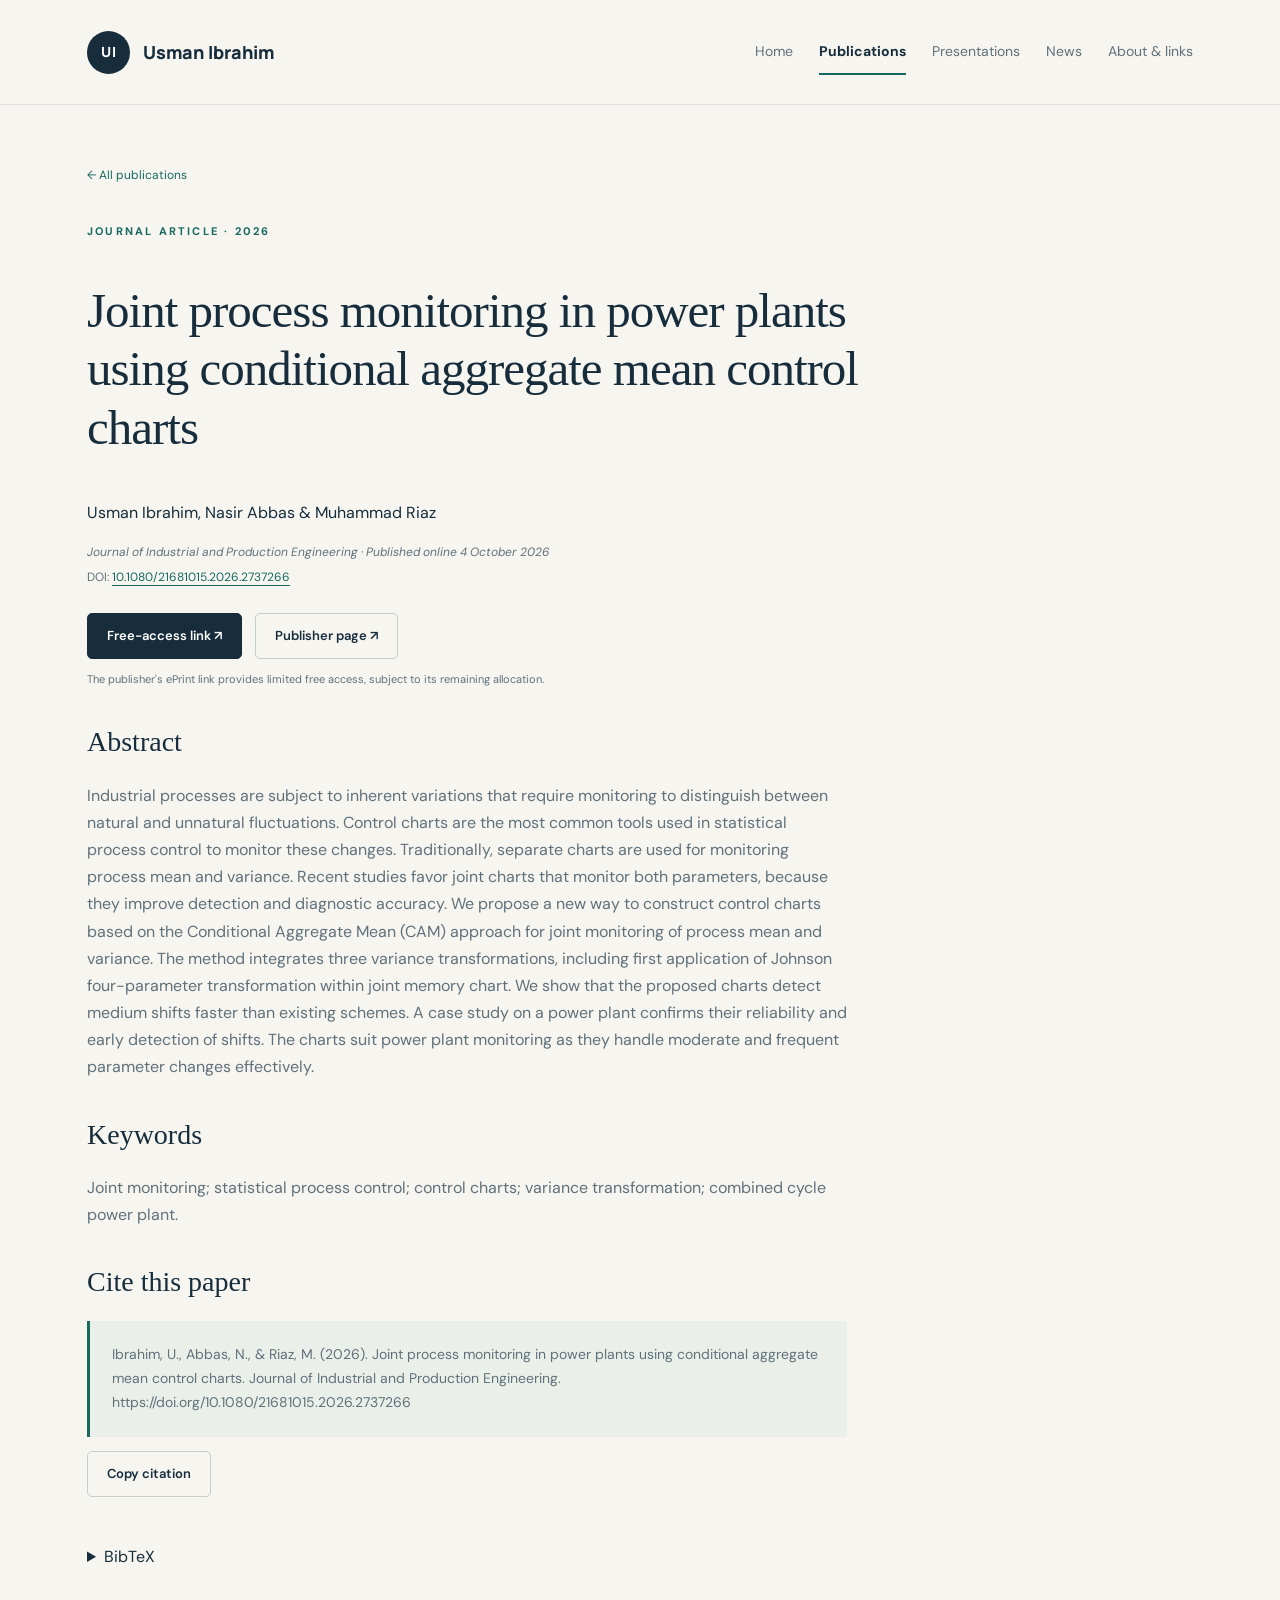
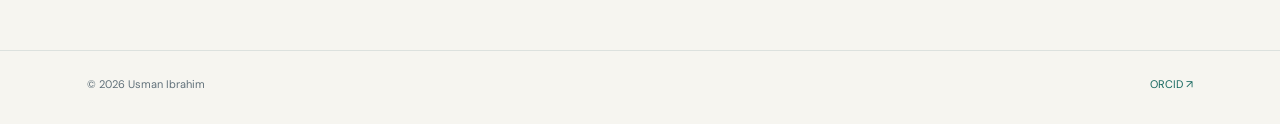
==== papers/conditional-aggregate-mean.html @ bd0c3127 "Add files via upload" ====
<!doctype html><html lang="en"><head><meta charset="utf-8"><meta name="viewport" content="width=device-width,initial-scale=1"><title>Joint process monitoring in power plants | Usman Ibrahim</title><meta name="description" content="Abstract, citation, and access links for Joint process monitoring in power plants using conditional aggregate mean control charts, by Usman Ibrahim, Nasir Abbas, and Muhammad Riaz."><meta name="robots" content="index,follow"><meta name="citation_title" content="Joint process monitoring in power plants using conditional aggregate mean control charts"><meta name="citation_author" content="Usman Ibrahim"><meta name="citation_author" content="Nasir Abbas"><meta name="citation_author" content="Muhammad Riaz"><meta name="citation_publication_date" content="2026/10/04"><meta name="citation_journal_title" content="Journal of Industrial and Production Engineering"><meta name="citation_doi" content="10.1080/21681015.2026.2737266"><link rel="stylesheet" href="../styles.css"><script src="../site.js" defer></script></head><body>
<a class="skip" href="#main">Skip to content</a><header class="header"><div class="wrap header-inner"><a class="brand" href="../index.html#home"><span class="monogram" aria-hidden="true">UI</span>Usman Ibrahim</a><nav class="nav" aria-label="Main navigation"><a href="../index.html#home">Home</a><a href="../index.html#publications" aria-current="page">Publications</a><a href="../index.html#presentations">Presentations</a><a href="../index.html#news">News</a><a href="../index.html#about">About & links</a></nav></div></header>
<main id="main" class="wrap"><article class="detail"><a class="back" href="../index.html#publications">← All publications</a><p class="eyebrow" style="margin-top:35px">Journal article · 2026</p><h1>Joint process monitoring in power plants using conditional aggregate mean control charts</h1><p>Usman Ibrahim, Nasir Abbas & Muhammad Riaz</p><p class="journal">Journal of Industrial and Production Engineering · Published online 4 October 2026</p><p class="byline">DOI: <a href="https://doi.org/10.1080/21681015.2026.2737266">10.1080/21681015.2026.2737266</a></p><div class="actions" style="margin-top:25px"><a class="button" href="https://www.tandfonline.com/eprint/JCEAWTUYKNPXHGXM5YNV/full?target=10.1080/21681015.2026.2737266">Free-access link ↗</a><a class="button secondary" href="https://doi.org/10.1080/21681015.2026.2737266">Publisher page ↗</a></div><p class="copyright">The publisher's ePrint link provides limited free access, subject to its remaining allocation.</p>
<div class="prose"><h2>Abstract</h2><p>Industrial processes are subject to inherent variations that require monitoring to distinguish between natural and unnatural fluctuations. Control charts are the most common tools used in statistical process control to monitor these changes. Traditionally, separate charts are used for monitoring process mean and variance. Recent studies favor joint charts that monitor both parameters, because they improve detection and diagnostic accuracy. We propose a new way to construct control charts based on the Conditional Aggregate Mean (CAM) approach for joint monitoring of process mean and variance. The method integrates three variance transformations, including first application of Johnson four-parameter transformation within joint memory chart. We show that the proposed charts detect medium shifts faster than existing schemes. A case study on a power plant confirms their reliability and early detection of shifts. The charts suit power plant monitoring as they handle moderate and frequent parameter changes effectively.</p><h2>Keywords</h2><p>Joint monitoring; statistical process control; control charts; variance transformation; combined cycle power plant.</p><h2>Cite this paper</h2><div class="citation-area"><p class="citation">Ibrahim, U., Abbas, N., & Riaz, M. (2026). Joint process monitoring in power plants using conditional aggregate mean control charts. Journal of Industrial and Production Engineering. https://doi.org/10.1080/21681015.2026.2737266</p><button class="button secondary" data-copy-citation>Copy citation</button><p class="status" role="status"></p></div><details><summary>BibTeX</summary><pre class="citation" style="white-space:pre-wrap">@article{ibrahim2026joint,
  title = {Joint process monitoring in power plants using conditional aggregate mean control charts},
  author = {Ibrahim, Usman and Abbas, Nasir and Riaz, Muhammad},
  journal = {Journal of Industrial and Production Engineering},
  year = {2026},
  doi = {10.1080/21681015.2026.2737266},
  url = {https://doi.org/10.1080/21681015.2026.2737266}
}</pre></details></div></article></main><footer class="footer"><div class="wrap footer-inner"><span>© <span data-year>2026</span> Usman Ibrahim</span><a href="https://orcid.org/0009-0003-8951-0145">ORCID ↗</a></div></footer></body></html>
---- styles.css ----
@import url('https://fonts.googleapis.com/css2?family=DM+Sans:wght@400;500;600;700&family=Manrope:wght@400;500;600;700;800&display=swap');
:root{--paper:#f6f5f0;--ink:#172d3b;--muted:#61717a;--line:#dce1de;--teal:#17685f;--soft:#e6efea;--white:#fff;--serif:Georgia,'Times New Roman',serif}*{box-sizing:border-box}html{scroll-behavior:smooth}body{margin:0;background:var(--paper);color:var(--ink);font-family:'DM Sans',Arial,sans-serif;font-size:16px;line-height:1.7}a{color:var(--teal);text-underline-offset:4px}button,input{font:inherit}button,a{-webkit-tap-highlight-color:transparent}:focus-visible{outline:3px solid #b57531;outline-offset:5px}.skip{position:absolute;top:-80px;padding:12px;background:white;z-index:10}.skip:focus{top:0}.wrap{max-width:1190px;margin:auto;padding:0 42px}.header{border-bottom:1px solid var(--line)}.header-inner{min-height:104px;display:flex;align-items:center;justify-content:space-between;gap:25px}.brand{display:flex;gap:13px;align-items:center;color:var(--ink);text-decoration:none;font-family:Manrope,Arial,sans-serif;font-weight:800;font-size:18px}.monogram{display:grid;place-items:center;width:43px;height:43px;background:var(--ink);color:white;border-radius:50%;font-size:14px;letter-spacing:1px}.nav{display:flex;gap:26px;align-items:center}.nav a{text-decoration:none;color:var(--muted);font-size:14px;position:relative;padding:11px 0}.nav a[aria-current=page]{color:var(--ink);font-weight:700}.nav a[aria-current=page]:after{content:'';height:2px;background:var(--teal);position:absolute;bottom:0;left:0;right:0}.hero{padding:77px 0 66px;display:grid;grid-template-columns:1.45fr 1fr;gap:70px;align-items:center}.eyebrow{font-size:11px;letter-spacing:2.2px;text-transform:uppercase;font-weight:700;color:var(--teal);margin:0 0 20px}.hero h1{font:400 clamp(48px,6vw,78px)/1.06 var(--serif);letter-spacing:-2.8px;margin:0 0 24px}.hero h1 span{display:block;color:var(--teal);font-style:italic}.lead{color:var(--muted);font-size:17px;max-width:540px;margin:0 0 29px}.actions{display:flex;gap:13px;flex-wrap:wrap;align-items:center}.button{display:inline-flex;align-items:center;gap:15px;padding:11px 19px;border:1px solid var(--ink);background:var(--ink);color:#fff;text-decoration:none;border-radius:5px;font-size:13px;font-weight:600;cursor:pointer}.button.secondary{background:transparent;color:var(--ink);border-color:#c4ceca}.button:hover{background:var(--teal);color:white;border-color:var(--teal)}.hero-art{position:relative;background:#e8ede7;min-height:310px;border:1px solid #dce3d9;border-radius:120px 120px 12px 12px;padding:35px 25px 25px;overflow:hidden}.hero-art svg{width:100%;height:auto;display:block}.art-label{display:flex;align-items:center;justify-content:space-between;font-size:10px;letter-spacing:1.3px;text-transform:uppercase;color:#42645d;margin:10px 8px 0}.dot{display:inline-block;width:6px;height:6px;border-radius:50%;background:var(--teal);margin-right:7px}.affiliation{padding:22px 0;border-top:1px solid var(--line);border-bottom:1px solid var(--line);display:flex;justify-content:space-between;gap:20px;color:var(--muted);font-size:13px}.affiliation strong{font-weight:500;color:var(--ink)}.content{padding:43px 0 70px;min-height:510px}.section-top{display:flex;align-items:end;justify-content:space-between;gap:25px;margin-bottom:23px}.section-top h2,.page-title{font:400 34px/1.2 var(--serif);letter-spacing:-.6px;margin:0}.section-top a{font-size:12px;text-decoration:none}.two-col{display:grid;grid-template-columns:1.8fr 1fr;gap:42px}.card{background:var(--white);border:1px solid var(--line);border-radius:9px;padding:29px}.card-top{display:flex;justify-content:space-between;gap:15px;align-items:center;margin-bottom:16px}.badge{color:var(--teal);background:var(--soft);border-radius:4px;padding:4px 9px;font-size:10px;letter-spacing:1px;font-weight:700;text-transform:uppercase}.year{font-size:12px;color:var(--muted)}.paper-title{font:400 25px/1.35 var(--serif);margin:0 0 14px}.paper-title a{text-decoration:none;color:var(--ink)}.paper-title a:hover{color:var(--teal)}.byline,.journal{font-size:12px;color:var(--muted);margin:5px 0}.byline .self{color:var(--ink);text-decoration:underline;text-underline-offset:3px}.journal{font-style:italic}.summary{font-size:14px;color:var(--muted);margin:20px 0}.links{display:flex;flex-wrap:wrap;gap:18px;align-items:center;padding-top:18px;border-top:1px solid var(--line)}.links a,.text-button{font-size:12px;font-weight:600;color:var(--teal);text-decoration:none}.text-button{padding:0;background:none;border:0;cursor:pointer}.news-item{padding:19px 0;border-bottom:1px solid var(--line)}.news-item:first-child{padding-top:0}.news-item time{color:var(--teal);font-size:10px;letter-spacing:1px;text-transform:uppercase}.news-item h3{font-size:14px;font-weight:500;line-height:1.7;margin:8px 0}.news-item p{font-size:13px;color:var(--muted);margin:0}.focus-strip{display:flex;gap:10px;flex-wrap:wrap;margin-top:25px}.tag{font-size:11px;color:var(--muted);padding:5px 10px;border:1px solid var(--line);border-radius:30px}.footer{border-top:1px solid var(--line);padding:24px 0 30px}.footer-inner{display:flex;justify-content:space-between;gap:20px;font-size:11px;color:var(--muted)}.footer a{text-decoration:none}.page-head{padding:20px 0 28px}.page-head .lead{margin-top:17px;max-width:680px}.empty{border:1px dashed #bccac3;background:#eef1eb;border-radius:9px;padding:45px 30px}.empty h3{font:400 25px var(--serif);margin:0 0 10px}.empty p{color:var(--muted);font-size:14px;margin:0;max-width:580px}.search{width:100%;max-width:420px;padding:11px 15px;background:white;border:1px solid #c9d3cd;border-radius:5px;margin-bottom:24px;color:var(--ink)}.no-results{padding:20px 0;color:var(--muted)}.prose{max-width:760px}.prose h2{font:400 28px var(--serif);margin-top:38px}.prose p{color:var(--muted)}.detail{padding:55px 0 80px;max-width:850px}.detail h1{font:400 clamp(33px,4vw,49px)/1.2 var(--serif);letter-spacing:-1px}.back{font-size:12px;text-decoration:none}.citation{background:#eaf0e9;border-left:3px solid var(--teal);padding:22px;font-size:14px;overflow-wrap:anywhere}.status{font-size:12px;color:var(--teal);min-height:22px}.copyright{font-size:11px;color:var(--muted)}[hidden]{display:none!important}@media(max-width:850px){.wrap{padding:0 25px}.header-inner{align-items:flex-start;flex-direction:column;gap:10px;padding:22px 0 15px}.nav{width:100%;gap:24px;overflow-x:auto}.hero{gap:25px;padding:45px 0}.hero-art{min-height:0;padding:22px 10px}.two-col{grid-template-columns:1fr;gap:35px}.affiliation{flex-direction:column;gap:5px}}@media(max-width:540px){.wrap{padding:0 20px}.nav{gap:22px}.nav a{font-size:12px;white-space:nowrap}.hero{grid-template-columns:1fr;padding:42px 0 30px}.hero h1{font-size:55px}.hero-art{display:none}.lead{font-size:15px}.card{padding:23px}.content{padding-top:30px}.footer-inner{flex-direction:column;gap:6px}.paper-title{font-size:23px}.section-top h2{font-size:29px}}@media(prefers-reduced-motion:reduce){html{scroll-behavior:auto}}
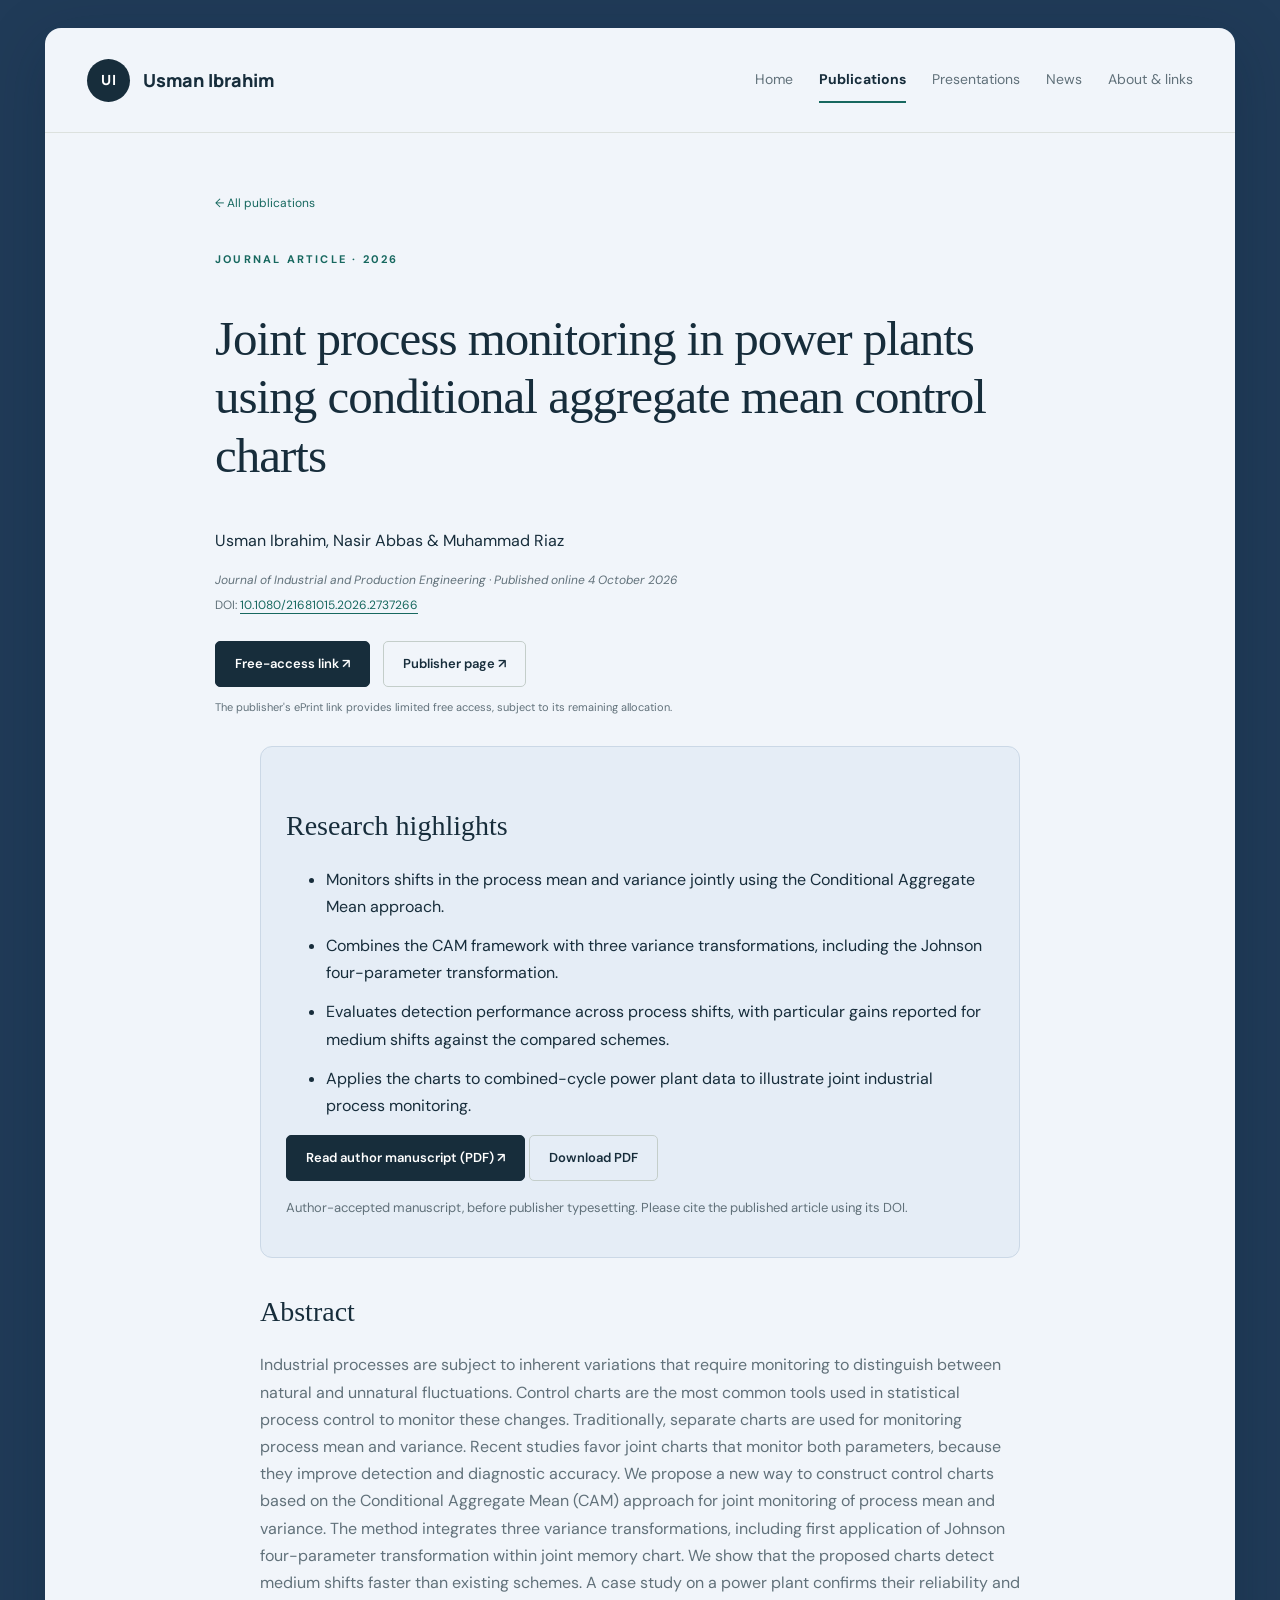
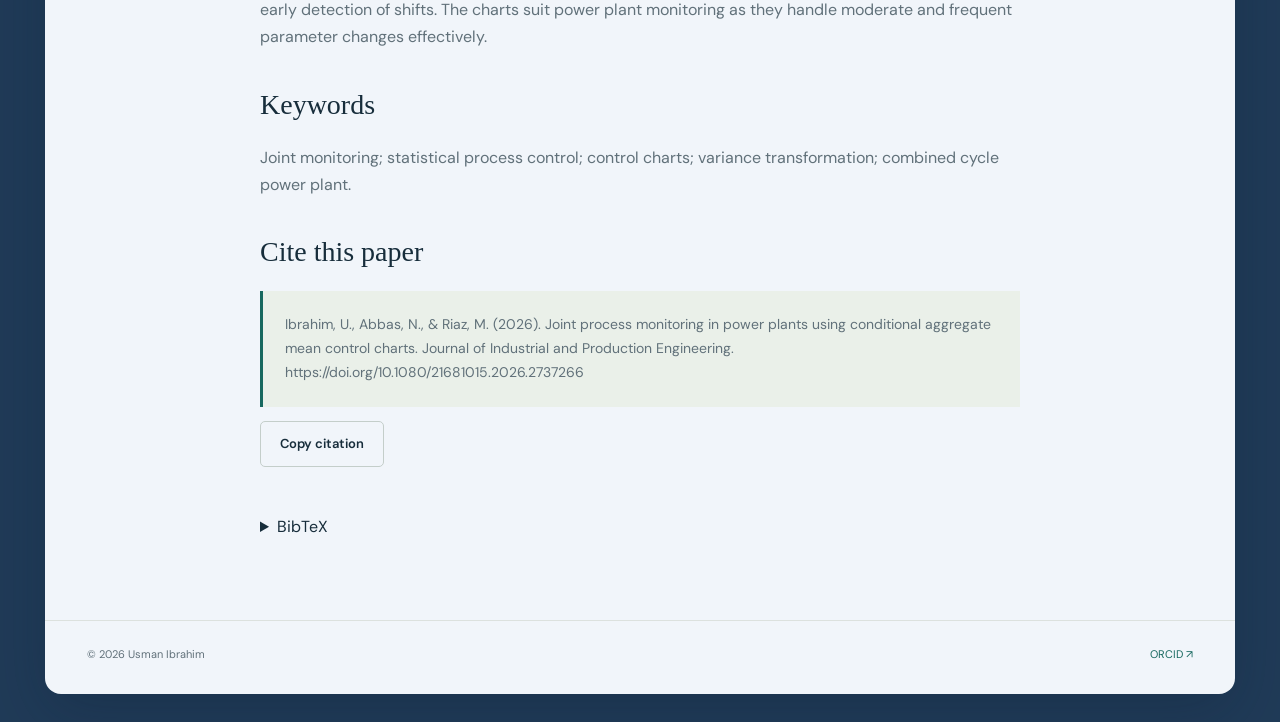
==== commit 48e6bfc3: "Add files via upload" ====
--- a/papers/conditional-aggregate-mean.html
+++ b/papers/conditional-aggregate-mean.html
@@ -1,7 +1,7 @@
 <!doctype html><html lang="en"><head><meta charset="utf-8"><meta name="viewport" content="width=device-width,initial-scale=1"><title>Joint process monitoring in power plants | Usman Ibrahim</title><meta name="description" content="Abstract, citation, and access links for Joint process monitoring in power plants using conditional aggregate mean control charts, by Usman Ibrahim, Nasir Abbas, and Muhammad Riaz."><meta name="robots" content="index,follow"><meta name="citation_title" content="Joint process monitoring in power plants using conditional aggregate mean control charts"><meta name="citation_author" content="Usman Ibrahim"><meta name="citation_author" content="Nasir Abbas"><meta name="citation_author" content="Muhammad Riaz"><meta name="citation_publication_date" content="2026/10/04"><meta name="citation_journal_title" content="Journal of Industrial and Production Engineering"><meta name="citation_doi" content="10.1080/21681015.2026.2737266"><link rel="stylesheet" href="../styles.css"><script src="../site.js" defer></script></head><body>
 <a class="skip" href="#main">Skip to content</a><header class="header"><div class="wrap header-inner"><a class="brand" href="../index.html#home"><span class="monogram" aria-hidden="true">UI</span>Usman Ibrahim</a><nav class="nav" aria-label="Main navigation"><a href="../index.html#home">Home</a><a href="../index.html#publications" aria-current="page">Publications</a><a href="../index.html#presentations">Presentations</a><a href="../index.html#news">News</a><a href="../index.html#about">About & links</a></nav></div></header>
 <main id="main" class="wrap"><article class="detail"><a class="back" href="../index.html#publications">← All publications</a><p class="eyebrow" style="margin-top:35px">Journal article · 2026</p><h1>Joint process monitoring in power plants using conditional aggregate mean control charts</h1><p>Usman Ibrahim, Nasir Abbas & Muhammad Riaz</p><p class="journal">Journal of Industrial and Production Engineering · Published online 4 October 2026</p><p class="byline">DOI: <a href="https://doi.org/10.1080/21681015.2026.2737266">10.1080/21681015.2026.2737266</a></p><div class="actions" style="margin-top:25px"><a class="button" href="https://www.tandfonline.com/eprint/JCEAWTUYKNPXHGXM5YNV/full?target=10.1080/21681015.2026.2737266">Free-access link ↗</a><a class="button secondary" href="https://doi.org/10.1080/21681015.2026.2737266">Publisher page ↗</a></div><p class="copyright">The publisher's ePrint link provides limited free access, subject to its remaining allocation.</p>
-<div class="prose"><h2>Abstract</h2><p>Industrial processes are subject to inherent variations that require monitoring to distinguish between natural and unnatural fluctuations. Control charts are the most common tools used in statistical process control to monitor these changes. Traditionally, separate charts are used for monitoring process mean and variance. Recent studies favor joint charts that monitor both parameters, because they improve detection and diagnostic accuracy. We propose a new way to construct control charts based on the Conditional Aggregate Mean (CAM) approach for joint monitoring of process mean and variance. The method integrates three variance transformations, including first application of Johnson four-parameter transformation within joint memory chart. We show that the proposed charts detect medium shifts faster than existing schemes. A case study on a power plant confirms their reliability and early detection of shifts. The charts suit power plant monitoring as they handle moderate and frequent parameter changes effectively.</p><h2>Keywords</h2><p>Joint monitoring; statistical process control; control charts; variance transformation; combined cycle power plant.</p><h2>Cite this paper</h2><div class="citation-area"><p class="citation">Ibrahim, U., Abbas, N., & Riaz, M. (2026). Joint process monitoring in power plants using conditional aggregate mean control charts. Journal of Industrial and Production Engineering. https://doi.org/10.1080/21681015.2026.2737266</p><button class="button secondary" data-copy-citation>Copy citation</button><p class="status" role="status"></p></div><details><summary>BibTeX</summary><pre class="citation" style="white-space:pre-wrap">@article{ibrahim2026joint,
+<div class="prose"><section class="research-highlights" aria-label="Research highlights"><h2>Research highlights</h2><ul><li>Monitors shifts in the process mean and variance jointly using the Conditional Aggregate Mean approach.</li><li>Combines the CAM framework with three variance transformations, including the Johnson four-parameter transformation.</li><li>Evaluates detection performance across process shifts, with particular gains reported for medium shifts against the compared schemes.</li><li>Applies the charts to combined-cycle power plant data to illustrate joint industrial process monitoring.</li></ul><p><a class="button" href="../manuscripts/cam-joint-accepted.pdf" target="_blank" rel="noopener">Read author manuscript (PDF) ↗</a> <a class="button secondary" href="../manuscripts/cam-joint-accepted.pdf" download>Download PDF</a></p><p class="manuscript-note">Author-accepted manuscript, before publisher typesetting. Please cite the published article using its DOI.</p></section><h2>Abstract</h2><p>Industrial processes are subject to inherent variations that require monitoring to distinguish between natural and unnatural fluctuations. Control charts are the most common tools used in statistical process control to monitor these changes. Traditionally, separate charts are used for monitoring process mean and variance. Recent studies favor joint charts that monitor both parameters, because they improve detection and diagnostic accuracy. We propose a new way to construct control charts based on the Conditional Aggregate Mean (CAM) approach for joint monitoring of process mean and variance. The method integrates three variance transformations, including first application of Johnson four-parameter transformation within joint memory chart. We show that the proposed charts detect medium shifts faster than existing schemes. A case study on a power plant confirms their reliability and early detection of shifts. The charts suit power plant monitoring as they handle moderate and frequent parameter changes effectively.</p><h2>Keywords</h2><p>Joint monitoring; statistical process control; control charts; variance transformation; combined cycle power plant.</p><h2>Cite this paper</h2><div class="citation-area"><p class="citation">Ibrahim, U., Abbas, N., & Riaz, M. (2026). Joint process monitoring in power plants using conditional aggregate mean control charts. Journal of Industrial and Production Engineering. https://doi.org/10.1080/21681015.2026.2737266</p><button class="button secondary" data-copy-citation>Copy citation</button><p class="status" role="status"></p></div><details><summary>BibTeX</summary><pre class="citation" style="white-space:pre-wrap">@article{ibrahim2026joint,
   title = {Joint process monitoring in power plants using conditional aggregate mean control charts},
   author = {Ibrahim, Usman and Abbas, Nasir and Riaz, Muhammad},
   journal = {Journal of Industrial and Production Engineering},
--- a/styles.css
+++ b/styles.css
@@ -1,2 +1,88 @@
 @import url('https://fonts.googleapis.com/css2?family=DM+Sans:wght@400;500;600;700&family=Manrope:wght@400;500;600;700;800&display=swap');
+/* Blue surround with a centered, readable content surface. */
+html { background: #203b58; }
+body { max-width: 1190px; margin: 28px auto !important; background: #f1f5fa !important; border-radius: 16px; box-shadow: 0 18px 60px #0a1b3040; }
+main.wrap, .header .wrap, .footer .wrap { width: 100%; }
+.detail, .detail .prose { margin-left: auto; margin-right: auto; }
+.research-highlights { margin: 30px 0; padding: 25px; border: 1px solid #cbd8e6; border-radius: 12px; background: #e5edf6; }
+.research-highlights h2 { margin-top: 0; }
+.research-highlights li { margin: 12px 0; }
+.manuscript-note { font-size: 13px; }
+@media(max-width: 700px) { body { margin: 0 auto !important; border-radius: 0; } .research-highlights { padding: 18px; } }
 :root{--paper:#f6f5f0;--ink:#172d3b;--muted:#61717a;--line:#dce1de;--teal:#17685f;--soft:#e6efea;--white:#fff;--serif:Georgia,'Times New Roman',serif}*{box-sizing:border-box}html{scroll-behavior:smooth}body{margin:0;background:var(--paper);color:var(--ink);font-family:'DM Sans',Arial,sans-serif;font-size:16px;line-height:1.7}a{color:var(--teal);text-underline-offset:4px}button,input{font:inherit}button,a{-webkit-tap-highlight-color:transparent}:focus-visible{outline:3px solid #b57531;outline-offset:5px}.skip{position:absolute;top:-80px;padding:12px;background:white;z-index:10}.skip:focus{top:0}.wrap{max-width:1190px;margin:auto;padding:0 42px}.header{border-bottom:1px solid var(--line)}.header-inner{min-height:104px;display:flex;align-items:center;justify-content:space-between;gap:25px}.brand{display:flex;gap:13px;align-items:center;color:var(--ink);text-decoration:none;font-family:Manrope,Arial,sans-serif;font-weight:800;font-size:18px}.monogram{display:grid;place-items:center;width:43px;height:43px;background:var(--ink);color:white;border-radius:50%;font-size:14px;letter-spacing:1px}.nav{display:flex;gap:26px;align-items:center}.nav a{text-decoration:none;color:var(--muted);font-size:14px;position:relative;padding:11px 0}.nav a[aria-current=page]{color:var(--ink);font-weight:700}.nav a[aria-current=page]:after{content:'';height:2px;background:var(--teal);position:absolute;bottom:0;left:0;right:0}.hero{padding:77px 0 66px;display:grid;grid-template-columns:1.45fr 1fr;gap:70px;align-items:center}.eyebrow{font-size:11px;letter-spacing:2.2px;text-transform:uppercase;font-weight:700;color:var(--teal);margin:0 0 20px}.hero h1{font:400 clamp(48px,6vw,78px)/1.06 var(--serif);letter-spacing:-2.8px;margin:0 0 24px}.hero h1 span{display:block;color:var(--teal);font-style:italic}.lead{color:var(--muted);font-size:17px;max-width:540px;margin:0 0 29px}.actions{display:flex;gap:13px;flex-wrap:wrap;align-items:center}.button{display:inline-flex;align-items:center;gap:15px;padding:11px 19px;border:1px solid var(--ink);background:var(--ink);color:#fff;text-decoration:none;border-radius:5px;font-size:13px;font-weight:600;cursor:pointer}.button.secondary{background:transparent;color:var(--ink);border-color:#c4ceca}.button:hover{background:var(--teal);color:white;border-color:var(--teal)}.hero-art{position:relative;background:#e8ede7;min-height:310px;border:1px solid #dce3d9;border-radius:120px 120px 12px 12px;padding:35px 25px 25px;overflow:hidden}.hero-art svg{width:100%;height:auto;display:block}.art-label{display:flex;align-items:center;justify-content:space-between;font-size:10px;letter-spacing:1.3px;text-transform:uppercase;color:#42645d;margin:10px 8px 0}.dot{display:inline-block;width:6px;height:6px;border-radius:50%;background:var(--teal);margin-right:7px}.affiliation{padding:22px 0;border-top:1px solid var(--line);border-bottom:1px solid var(--line);display:flex;justify-content:space-between;gap:20px;color:var(--muted);font-size:13px}.affiliation strong{font-weight:500;color:var(--ink)}.content{padding:43px 0 70px;min-height:510px}.section-top{display:flex;align-items:end;justify-content:space-between;gap:25px;margin-bottom:23px}.section-top h2,.page-title{font:400 34px/1.2 var(--serif);letter-spacing:-.6px;margin:0}.section-top a{font-size:12px;text-decoration:none}.two-col{display:grid;grid-template-columns:1.8fr 1fr;gap:42px}.card{background:var(--white);border:1px solid var(--line);border-radius:9px;padding:29px}.card-top{display:flex;justify-content:space-between;gap:15px;align-items:center;margin-bottom:16px}.badge{color:var(--teal);background:var(--soft);border-radius:4px;padding:4px 9px;font-size:10px;letter-spacing:1px;font-weight:700;text-transform:uppercase}.year{font-size:12px;color:var(--muted)}.paper-title{font:400 25px/1.35 var(--serif);margin:0 0 14px}.paper-title a{text-decoration:none;color:var(--ink)}.paper-title a:hover{color:var(--teal)}.byline,.journal{font-size:12px;color:var(--muted);margin:5px 0}.byline .self{color:var(--ink);text-decoration:underline;text-underline-offset:3px}.journal{font-style:italic}.summary{font-size:14px;color:var(--muted);margin:20px 0}.links{display:flex;flex-wrap:wrap;gap:18px;align-items:center;padding-top:18px;border-top:1px solid var(--line)}.links a,.text-button{font-size:12px;font-weight:600;color:var(--teal);text-decoration:none}.text-button{padding:0;background:none;border:0;cursor:pointer}.news-item{padding:19px 0;border-bottom:1px solid var(--line)}.news-item:first-child{padding-top:0}.news-item time{color:var(--teal);font-size:10px;letter-spacing:1px;text-transform:uppercase}.news-item h3{font-size:14px;font-weight:500;line-height:1.7;margin:8px 0}.news-item p{font-size:13px;color:var(--muted);margin:0}.focus-strip{display:flex;gap:10px;flex-wrap:wrap;margin-top:25px}.tag{font-size:11px;color:var(--muted);padding:5px 10px;border:1px solid var(--line);border-radius:30px}.footer{border-top:1px solid var(--line);padding:24px 0 30px}.footer-inner{display:flex;justify-content:space-between;gap:20px;font-size:11px;color:var(--muted)}.footer a{text-decoration:none}.page-head{padding:20px 0 28px}.page-head .lead{margin-top:17px;max-width:680px}.empty{border:1px dashed #bccac3;background:#eef1eb;border-radius:9px;padding:45px 30px}.empty h3{font:400 25px var(--serif);margin:0 0 10px}.empty p{color:var(--muted);font-size:14px;margin:0;max-width:580px}.search{width:100%;max-width:420px;padding:11px 15px;background:white;border:1px solid #c9d3cd;border-radius:5px;margin-bottom:24px;color:var(--ink)}.no-results{padding:20px 0;color:var(--muted)}.prose{max-width:760px}.prose h2{font:400 28px var(--serif);margin-top:38px}.prose p{color:var(--muted)}.detail{padding:55px 0 80px;max-width:850px}.detail h1{font:400 clamp(33px,4vw,49px)/1.2 var(--serif);letter-spacing:-1px}.back{font-size:12px;text-decoration:none}.citation{background:#eaf0e9;border-left:3px solid var(--teal);padding:22px;font-size:14px;overflow-wrap:anywhere}.status{font-size:12px;color:var(--teal);min-height:22px}.copyright{font-size:11px;color:var(--muted)}[hidden]{display:none!important}@media(max-width:850px){.wrap{padding:0 25px}.header-inner{align-items:flex-start;flex-direction:column;gap:10px;padding:22px 0 15px}.nav{width:100%;gap:24px;overflow-x:auto}.hero{gap:25px;padding:45px 0}.hero-art{min-height:0;padding:22px 10px}.two-col{grid-template-columns:1fr;gap:35px}.affiliation{flex-direction:column;gap:5px}}@media(max-width:540px){.wrap{padding:0 20px}.nav{gap:22px}.nav a{font-size:12px;white-space:nowrap}.hero{grid-template-columns:1fr;padding:42px 0 30px}.hero h1{font-size:55px}.hero-art{display:none}.lead{font-size:15px}.card{padding:23px}.content{padding-top:30px}.footer-inner{flex-direction:column;gap:6px}.paper-title{font-size:23px}.section-top h2{font-size:29px}}@media(prefers-reduced-motion:reduce){html{scroll-behavior:auto}}
+.avatar-button {
+  display: block;
+  flex-shrink: 0;
+  width: 44px;
+  height: 44px;
+  padding: 0;
+  border: 0;
+  border-radius: 50%;
+  background: transparent;
+  cursor: zoom-in;
+}
+
+.avatar-button img {
+  display: block;
+  width: 100%;
+  height: 100%;
+  border-radius: 50%;
+  object-fit: cover;
+  object-position: center top;
+  border: 1px solid var(--line);
+}
+
+.photo-dialog {
+  padding: 48px 18px 18px;
+  border: 0;
+  background: transparent;
+  overflow: visible;
+  max-width: 95vw;
+  max-height: 95vh;
+}
+
+.photo-dialog::backdrop {
+  background: rgb(10 24 32 / 80%);
+}
+
+.photo-dialog img {
+  display: block;
+  width: min(460px, 78vw, 70vh);
+  height: auto;
+  aspect-ratio: 1;
+  border-radius: 50%;
+  object-fit: cover;
+  object-position: center top;
+  border: 4px solid white;
+}
+
+.photo-close {
+  position: absolute;
+  top: 0;
+  right: 18px;
+  width: 36px;
+  height: 36px;
+  padding: 0;
+  border: 0;
+  border-radius: 50%;
+  background: white;
+  color: #172d3b;
+  font-size: 25px;
+  cursor: pointer;
+}
+/* Full-width featured research, followed by news */
+#home .two-col {
+  grid-template-columns: minmax(0, 1fr);
+  gap: 48px;
+}
+
+#home .two-col > div,
+#home .two-col > aside {
+  width: 100%;
+  min-width: 0;
+}
+.hero h1 {
+  display: inline-block;
+  padding-bottom: 18px;
+  border-bottom: 3px solid var(--teal);
+}}
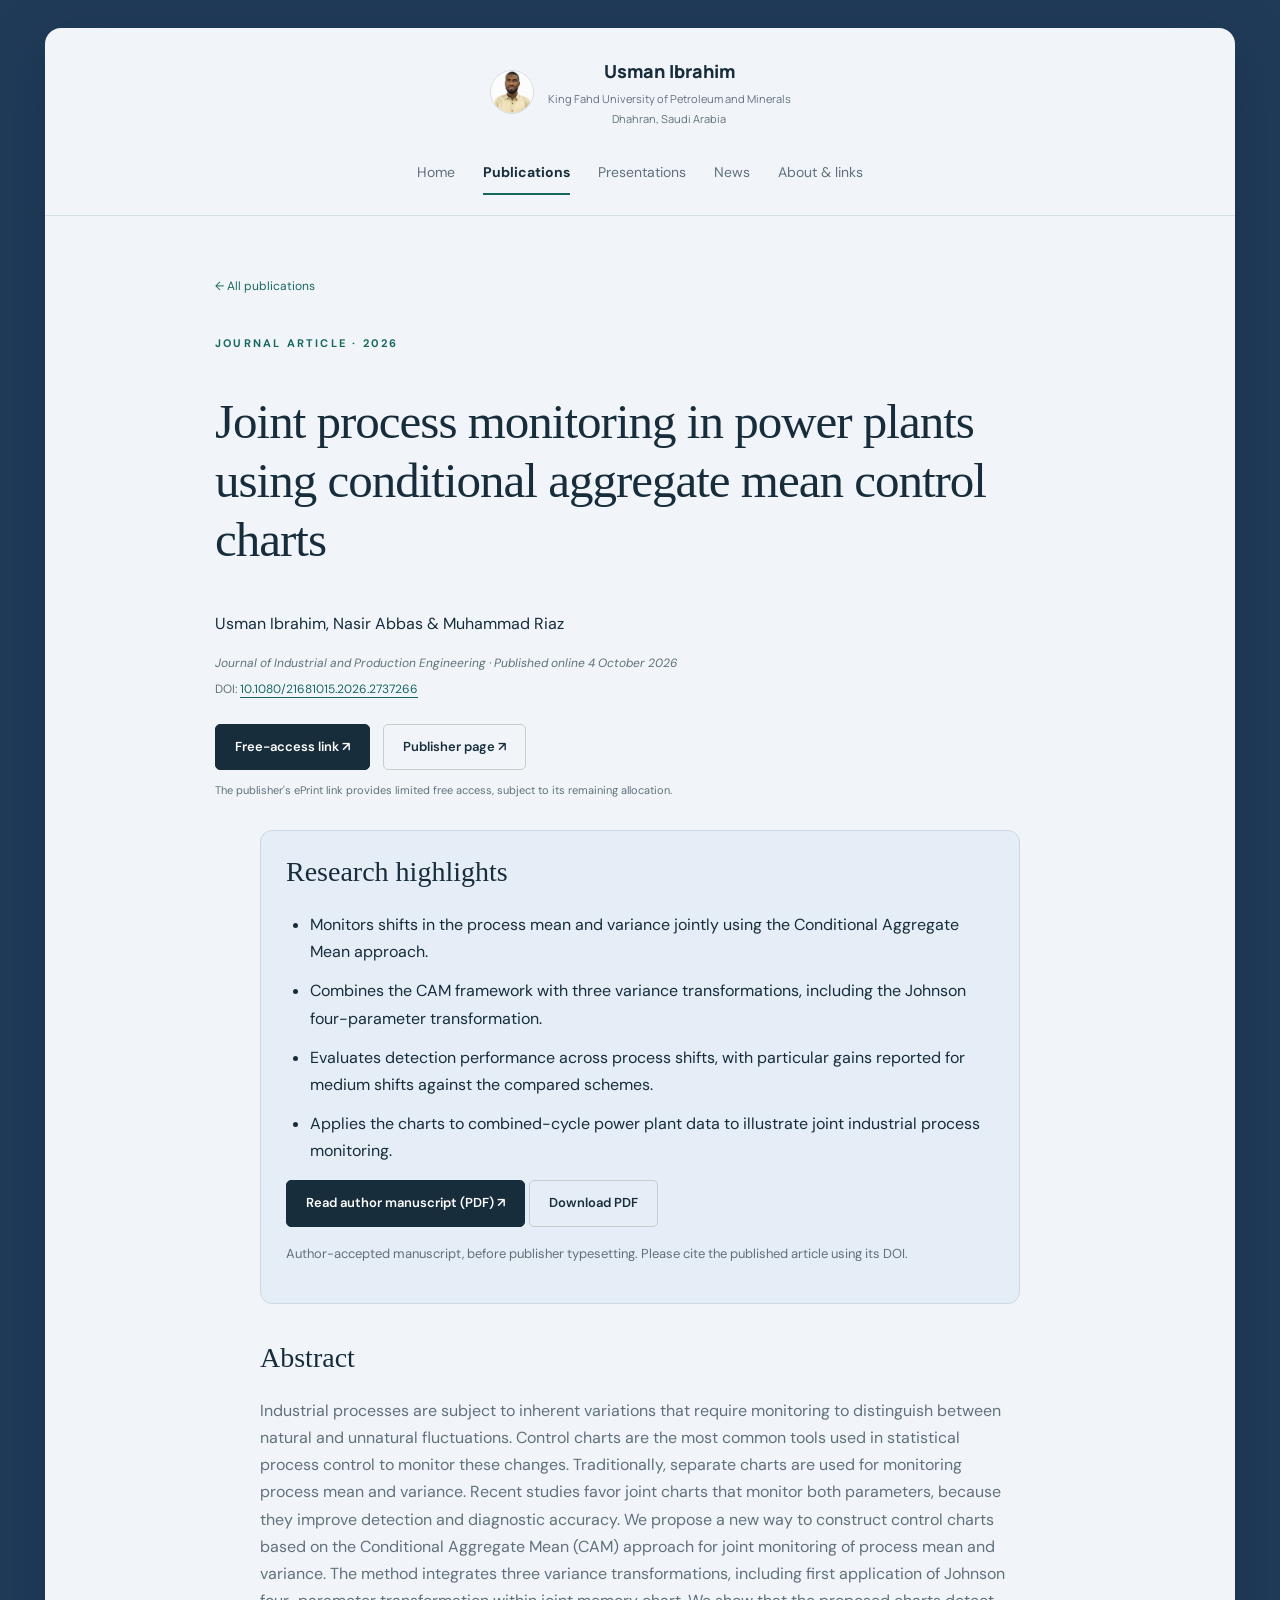
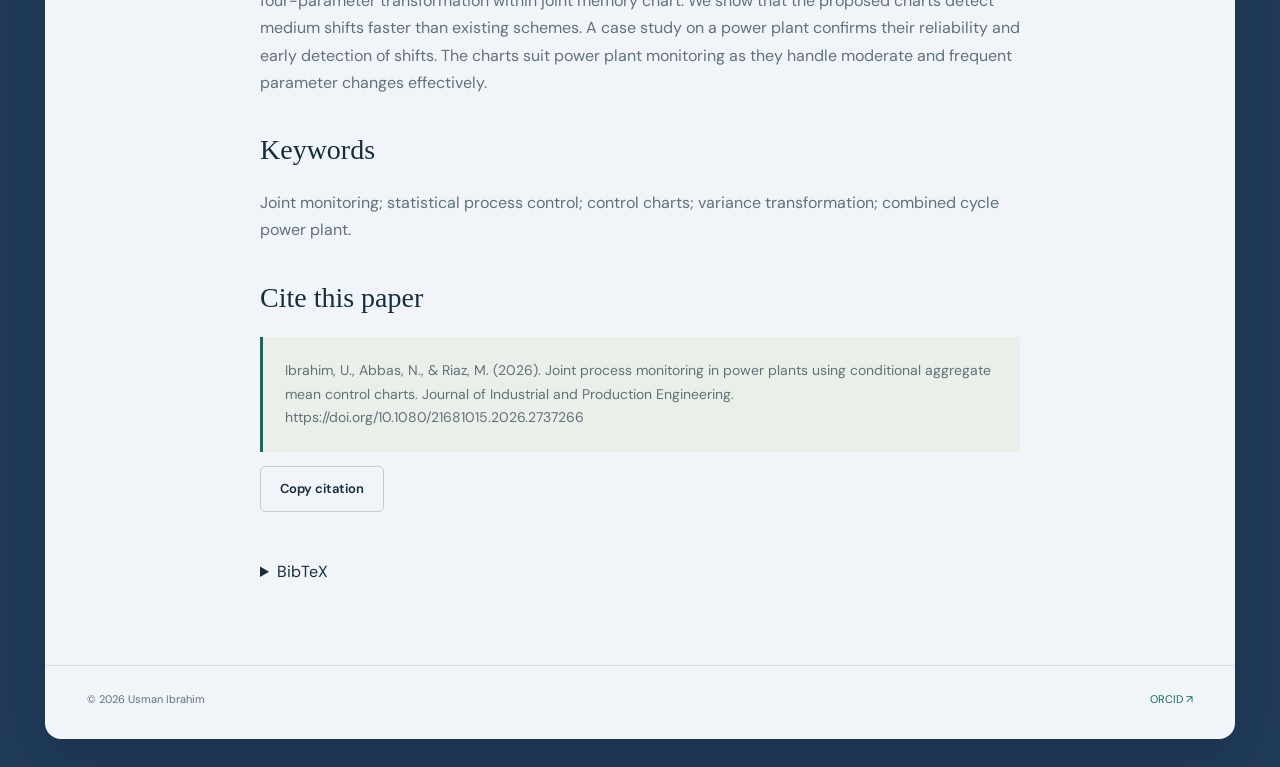
==== commit 4e15dd77: "Revise metadata and content for publication page Updated the HTML metadata and content for the paper" ====
--- a/papers/conditional-aggregate-mean.html
+++ b/papers/conditional-aggregate-mean.html
@@ -1,4 +1,4 @@
-<!doctype html><html lang="en"><head><meta charset="utf-8"><meta name="viewport" content="width=device-width,initial-scale=1"><title>Joint process monitoring in power plants | Usman Ibrahim</title><meta name="description" content="Abstract, citation, and access links for Joint process monitoring in power plants using conditional aggregate mean control charts, by Usman Ibrahim, Nasir Abbas, and Muhammad Riaz."><meta name="robots" content="index,follow"><meta name="citation_title" content="Joint process monitoring in power plants using conditional aggregate mean control charts"><meta name="citation_author" content="Usman Ibrahim"><meta name="citation_author" content="Nasir Abbas"><meta name="citation_author" content="Muhammad Riaz"><meta name="citation_publication_date" content="2026/10/04"><meta name="citation_journal_title" content="Journal of Industrial and Production Engineering"><meta name="citation_doi" content="10.1080/21681015.2026.2737266"><link rel="stylesheet" href="../styles.css"><script src="../site.js" defer></script></head><body>
+<!doctype html><html lang="en"><head><meta charset="utf-8"><meta name="viewport" content="width=device-width,initial-scale=1"><title>Joint process monitoring in power plants | Usman Ibrahim</title><meta name="description" content="Paper for Joint process monitoring in power plants using conditional aggregate mean control charts, by Usman Ibrahim et al"><meta name="robots" content="index,follow"><meta name="citation_title" content="Joint process monitoring in power plants using conditional aggregate mean control charts"><meta name="citation_author" content="Usman Ibrahim"><meta name="citation_author" content="Nasir Abbas"><meta name="citation_author" content="Muhammad Riaz"><meta name="citation_publication_date" content="2026/10/04"><meta name="citation_journal_title" content="Journal of Industrial and Production Engineering"><meta name="citation_doi" content="10.1080/21681015.2026.2737266"><link rel="stylesheet" href="../styles.css"><script src="../site.js" defer></script></head><body>
 <a class="skip" href="#main">Skip to content</a><header class="header"><div class="wrap header-inner"><a class="brand" href="../index.html#home"><span class="monogram" aria-hidden="true">UI</span>Usman Ibrahim</a><nav class="nav" aria-label="Main navigation"><a href="../index.html#home">Home</a><a href="../index.html#publications" aria-current="page">Publications</a><a href="../index.html#presentations">Presentations</a><a href="../index.html#news">News</a><a href="../index.html#about">About & links</a></nav></div></header>
 <main id="main" class="wrap"><article class="detail"><a class="back" href="../index.html#publications">← All publications</a><p class="eyebrow" style="margin-top:35px">Journal article · 2026</p><h1>Joint process monitoring in power plants using conditional aggregate mean control charts</h1><p>Usman Ibrahim, Nasir Abbas & Muhammad Riaz</p><p class="journal">Journal of Industrial and Production Engineering · Published online 4 October 2026</p><p class="byline">DOI: <a href="https://doi.org/10.1080/21681015.2026.2737266">10.1080/21681015.2026.2737266</a></p><div class="actions" style="margin-top:25px"><a class="button" href="https://www.tandfonline.com/eprint/JCEAWTUYKNPXHGXM5YNV/full?target=10.1080/21681015.2026.2737266">Free-access link ↗</a><a class="button secondary" href="https://doi.org/10.1080/21681015.2026.2737266">Publisher page ↗</a></div><p class="copyright">The publisher's ePrint link provides limited free access, subject to its remaining allocation.</p>
 <div class="prose"><section class="research-highlights" aria-label="Research highlights"><h2>Research highlights</h2><ul><li>Monitors shifts in the process mean and variance jointly using the Conditional Aggregate Mean approach.</li><li>Combines the CAM framework with three variance transformations, including the Johnson four-parameter transformation.</li><li>Evaluates detection performance across process shifts, with particular gains reported for medium shifts against the compared schemes.</li><li>Applies the charts to combined-cycle power plant data to illustrate joint industrial process monitoring.</li></ul><p><a class="button" href="../manuscripts/cam-joint-accepted.pdf" target="_blank" rel="noopener">Read author manuscript (PDF) ↗</a> <a class="button secondary" href="../manuscripts/cam-joint-accepted.pdf" download>Download PDF</a></p><p class="manuscript-note">Author-accepted manuscript, before publisher typesetting. Please cite the published article using its DOI.</p></section><h2>Abstract</h2><p>Industrial processes are subject to inherent variations that require monitoring to distinguish between natural and unnatural fluctuations. Control charts are the most common tools used in statistical process control to monitor these changes. Traditionally, separate charts are used for monitoring process mean and variance. Recent studies favor joint charts that monitor both parameters, because they improve detection and diagnostic accuracy. We propose a new way to construct control charts based on the Conditional Aggregate Mean (CAM) approach for joint monitoring of process mean and variance. The method integrates three variance transformations, including first application of Johnson four-parameter transformation within joint memory chart. We show that the proposed charts detect medium shifts faster than existing schemes. A case study on a power plant confirms their reliability and early detection of shifts. The charts suit power plant monitoring as they handle moderate and frequent parameter changes effectively.</p><h2>Keywords</h2><p>Joint monitoring; statistical process control; control charts; variance transformation; combined cycle power plant.</p><h2>Cite this paper</h2><div class="citation-area"><p class="citation">Ibrahim, U., Abbas, N., & Riaz, M. (2026). Joint process monitoring in power plants using conditional aggregate mean control charts. Journal of Industrial and Production Engineering. https://doi.org/10.1080/21681015.2026.2737266</p><button class="button secondary" data-copy-citation>Copy citation</button><p class="status" role="status"></p></div><details><summary>BibTeX</summary><pre class="citation" style="white-space:pre-wrap">@article{ibrahim2026joint,
--- a/styles.css
+++ b/styles.css
@@ -1,15 +1,165 @@
 @import url('https://fonts.googleapis.com/css2?family=DM+Sans:wght@400;500;600;700&family=Manrope:wght@400;500;600;700;800&display=swap');
-/* Blue surround with a centered, readable content surface. */
-html { background: #203b58; }
-body { max-width: 1190px; margin: 28px auto !important; background: #f1f5fa !important; border-radius: 16px; box-shadow: 0 18px 60px #0a1b3040; }
-main.wrap, .header .wrap, .footer .wrap { width: 100%; }
-.detail, .detail .prose { margin-left: auto; margin-right: auto; }
-.research-highlights { margin: 30px 0; padding: 25px; border: 1px solid #cbd8e6; border-radius: 12px; background: #e5edf6; }
-.research-highlights h2 { margin-top: 0; }
-.research-highlights li { margin: 12px 0; }
-.manuscript-note { font-size: 13px; }
-@media(max-width: 700px) { body { margin: 0 auto !important; border-radius: 0; } .research-highlights { padding: 18px; } }
-:root{--paper:#f6f5f0;--ink:#172d3b;--muted:#61717a;--line:#dce1de;--teal:#17685f;--soft:#e6efea;--white:#fff;--serif:Georgia,'Times New Roman',serif}*{box-sizing:border-box}html{scroll-behavior:smooth}body{margin:0;background:var(--paper);color:var(--ink);font-family:'DM Sans',Arial,sans-serif;font-size:16px;line-height:1.7}a{color:var(--teal);text-underline-offset:4px}button,input{font:inherit}button,a{-webkit-tap-highlight-color:transparent}:focus-visible{outline:3px solid #b57531;outline-offset:5px}.skip{position:absolute;top:-80px;padding:12px;background:white;z-index:10}.skip:focus{top:0}.wrap{max-width:1190px;margin:auto;padding:0 42px}.header{border-bottom:1px solid var(--line)}.header-inner{min-height:104px;display:flex;align-items:center;justify-content:space-between;gap:25px}.brand{display:flex;gap:13px;align-items:center;color:var(--ink);text-decoration:none;font-family:Manrope,Arial,sans-serif;font-weight:800;font-size:18px}.monogram{display:grid;place-items:center;width:43px;height:43px;background:var(--ink);color:white;border-radius:50%;font-size:14px;letter-spacing:1px}.nav{display:flex;gap:26px;align-items:center}.nav a{text-decoration:none;color:var(--muted);font-size:14px;position:relative;padding:11px 0}.nav a[aria-current=page]{color:var(--ink);font-weight:700}.nav a[aria-current=page]:after{content:'';height:2px;background:var(--teal);position:absolute;bottom:0;left:0;right:0}.hero{padding:77px 0 66px;display:grid;grid-template-columns:1.45fr 1fr;gap:70px;align-items:center}.eyebrow{font-size:11px;letter-spacing:2.2px;text-transform:uppercase;font-weight:700;color:var(--teal);margin:0 0 20px}.hero h1{font:400 clamp(48px,6vw,78px)/1.06 var(--serif);letter-spacing:-2.8px;margin:0 0 24px}.hero h1 span{display:block;color:var(--teal);font-style:italic}.lead{color:var(--muted);font-size:17px;max-width:540px;margin:0 0 29px}.actions{display:flex;gap:13px;flex-wrap:wrap;align-items:center}.button{display:inline-flex;align-items:center;gap:15px;padding:11px 19px;border:1px solid var(--ink);background:var(--ink);color:#fff;text-decoration:none;border-radius:5px;font-size:13px;font-weight:600;cursor:pointer}.button.secondary{background:transparent;color:var(--ink);border-color:#c4ceca}.button:hover{background:var(--teal);color:white;border-color:var(--teal)}.hero-art{position:relative;background:#e8ede7;min-height:310px;border:1px solid #dce3d9;border-radius:120px 120px 12px 12px;padding:35px 25px 25px;overflow:hidden}.hero-art svg{width:100%;height:auto;display:block}.art-label{display:flex;align-items:center;justify-content:space-between;font-size:10px;letter-spacing:1.3px;text-transform:uppercase;color:#42645d;margin:10px 8px 0}.dot{display:inline-block;width:6px;height:6px;border-radius:50%;background:var(--teal);margin-right:7px}.affiliation{padding:22px 0;border-top:1px solid var(--line);border-bottom:1px solid var(--line);display:flex;justify-content:space-between;gap:20px;color:var(--muted);font-size:13px}.affiliation strong{font-weight:500;color:var(--ink)}.content{padding:43px 0 70px;min-height:510px}.section-top{display:flex;align-items:end;justify-content:space-between;gap:25px;margin-bottom:23px}.section-top h2,.page-title{font:400 34px/1.2 var(--serif);letter-spacing:-.6px;margin:0}.section-top a{font-size:12px;text-decoration:none}.two-col{display:grid;grid-template-columns:1.8fr 1fr;gap:42px}.card{background:var(--white);border:1px solid var(--line);border-radius:9px;padding:29px}.card-top{display:flex;justify-content:space-between;gap:15px;align-items:center;margin-bottom:16px}.badge{color:var(--teal);background:var(--soft);border-radius:4px;padding:4px 9px;font-size:10px;letter-spacing:1px;font-weight:700;text-transform:uppercase}.year{font-size:12px;color:var(--muted)}.paper-title{font:400 25px/1.35 var(--serif);margin:0 0 14px}.paper-title a{text-decoration:none;color:var(--ink)}.paper-title a:hover{color:var(--teal)}.byline,.journal{font-size:12px;color:var(--muted);margin:5px 0}.byline .self{color:var(--ink);text-decoration:underline;text-underline-offset:3px}.journal{font-style:italic}.summary{font-size:14px;color:var(--muted);margin:20px 0}.links{display:flex;flex-wrap:wrap;gap:18px;align-items:center;padding-top:18px;border-top:1px solid var(--line)}.links a,.text-button{font-size:12px;font-weight:600;color:var(--teal);text-decoration:none}.text-button{padding:0;background:none;border:0;cursor:pointer}.news-item{padding:19px 0;border-bottom:1px solid var(--line)}.news-item:first-child{padding-top:0}.news-item time{color:var(--teal);font-size:10px;letter-spacing:1px;text-transform:uppercase}.news-item h3{font-size:14px;font-weight:500;line-height:1.7;margin:8px 0}.news-item p{font-size:13px;color:var(--muted);margin:0}.focus-strip{display:flex;gap:10px;flex-wrap:wrap;margin-top:25px}.tag{font-size:11px;color:var(--muted);padding:5px 10px;border:1px solid var(--line);border-radius:30px}.footer{border-top:1px solid var(--line);padding:24px 0 30px}.footer-inner{display:flex;justify-content:space-between;gap:20px;font-size:11px;color:var(--muted)}.footer a{text-decoration:none}.page-head{padding:20px 0 28px}.page-head .lead{margin-top:17px;max-width:680px}.empty{border:1px dashed #bccac3;background:#eef1eb;border-radius:9px;padding:45px 30px}.empty h3{font:400 25px var(--serif);margin:0 0 10px}.empty p{color:var(--muted);font-size:14px;margin:0;max-width:580px}.search{width:100%;max-width:420px;padding:11px 15px;background:white;border:1px solid #c9d3cd;border-radius:5px;margin-bottom:24px;color:var(--ink)}.no-results{padding:20px 0;color:var(--muted)}.prose{max-width:760px}.prose h2{font:400 28px var(--serif);margin-top:38px}.prose p{color:var(--muted)}.detail{padding:55px 0 80px;max-width:850px}.detail h1{font:400 clamp(33px,4vw,49px)/1.2 var(--serif);letter-spacing:-1px}.back{font-size:12px;text-decoration:none}.citation{background:#eaf0e9;border-left:3px solid var(--teal);padding:22px;font-size:14px;overflow-wrap:anywhere}.status{font-size:12px;color:var(--teal);min-height:22px}.copyright{font-size:11px;color:var(--muted)}[hidden]{display:none!important}@media(max-width:850px){.wrap{padding:0 25px}.header-inner{align-items:flex-start;flex-direction:column;gap:10px;padding:22px 0 15px}.nav{width:100%;gap:24px;overflow-x:auto}.hero{gap:25px;padding:45px 0}.hero-art{min-height:0;padding:22px 10px}.two-col{grid-template-columns:1fr;gap:35px}.affiliation{flex-direction:column;gap:5px}}@media(max-width:540px){.wrap{padding:0 20px}.nav{gap:22px}.nav a{font-size:12px;white-space:nowrap}.hero{grid-template-columns:1fr;padding:42px 0 30px}.hero h1{font-size:55px}.hero-art{display:none}.lead{font-size:15px}.card{padding:23px}.content{padding-top:30px}.footer-inner{flex-direction:column;gap:6px}.paper-title{font-size:23px}.section-top h2{font-size:29px}}@media(prefers-reduced-motion:reduce){html{scroll-behavior:auto}}
+
+:root {
+  --paper: #f1f5fa;
+  --ink: #172d3b;
+  --muted: #61717a;
+  --line: #d5dfe8;
+  --teal: #17685f;
+  --soft: #e6efea;
+  --white: #fff;
+  --serif: Georgia, "Times New Roman", serif;
+}
+
+* {
+  box-sizing: border-box;
+}
+
+html {
+  background: #203b58;
+  scroll-behavior: smooth;
+}
+
+body {
+  max-width: 1190px;
+  margin: 28px auto !important;
+  background: var(--paper) !important;
+  color: var(--ink);
+  font-family: "DM Sans", Arial, sans-serif;
+  font-size: 16px;
+  line-height: 1.7;
+  border-radius: 16px;
+  box-shadow: 0 18px 60px rgb(10 27 48 / 25%);
+}
+
+a {
+  color: var(--teal);
+  text-underline-offset: 4px;
+}
+
+button,
+input {
+  font: inherit;
+}
+
+button,
+a {
+  -webkit-tap-highlight-color: transparent;
+}
+
+:focus-visible {
+  outline: 3px solid #b57531;
+  outline-offset: 5px;
+}
+
+[hidden] {
+  display: none !important;
+}
+
+.wrap {
+  width: 100%;
+  max-width: 1190px;
+  margin: auto;
+  padding: 0 42px;
+}
+
+.skip {
+  position: absolute;
+  top: -80px;
+  padding: 12px;
+  background: white;
+  z-index: 10;
+}
+
+.skip:focus {
+  top: 0;
+}
+
+/* Header */
+
+.header {
+  border-bottom: 1px solid var(--line);
+}
+
+.header-inner {
+  min-height: 104px;
+  display: flex;
+  flex-direction: column;
+  align-items: center;
+  justify-content: center;
+  gap: 22px;
+  padding: 28px 0 20px;
+}
+
+.brand {
+  display: flex;
+  align-items: center;
+  justify-content: center;
+  gap: 14px;
+  max-width: 100%;
+  color: var(--ink);
+  text-decoration: none;
+  font-family: Manrope, Arial, sans-serif;
+  font-size: 18px;
+  font-weight: 800;
+}
+
+.brand-info {
+  display: flex;
+  flex-direction: column;
+  align-items: center;
+  min-width: 0;
+  text-align: center;
+}
+
+.brand-name {
+  color: inherit;
+  text-decoration: none;
+}
+
+.brand-affiliation {
+  display: block;
+  margin-top: 4px;
+  color: var(--muted);
+  font-size: 11px;
+  font-weight: 400;
+  line-height: 1.5;
+}
+
+.nav {
+  display: flex;
+  width: 100%;
+  align-items: center;
+  justify-content: center;
+  flex-wrap: wrap;
+  gap: 12px 28px;
+}
+
+.nav a {
+  position: relative;
+  padding: 11px 0;
+  color: var(--muted);
+  font-size: 14px;
+  text-decoration: none;
+}
+
+.nav a[aria-current="page"] {
+  color: var(--ink);
+  font-weight: 700;
+}
+
+.nav a[aria-current="page"]::after {
+  content: "";
+  position: absolute;
+  bottom: 0;
+  left: 0;
+  right: 0;
+  height: 2px;
+  background: var(--teal);
+}
+
+/* Circular profile photo */
+
 .avatar-button {
   display: block;
   flex-shrink: 0;
@@ -26,10 +176,10 @@
   display: block;
   width: 100%;
   height: 100%;
-  border-radius: 50%;
   object-fit: cover;
   object-position: center top;
   border: 1px solid var(--line);
+  border-radius: 50%;
 }
 
 .photo-dialog {
@@ -50,10 +200,10 @@
   width: min(460px, 78vw, 70vh);
   height: auto;
   aspect-ratio: 1;
-  border-radius: 50%;
   object-fit: cover;
   object-position: center top;
   border: 4px solid white;
+  border-radius: 50%;
 }
 
 .photo-close {
@@ -66,23 +216,560 @@
   border: 0;
   border-radius: 50%;
   background: white;
-  color: #172d3b;
+  color: var(--ink);
   font-size: 25px;
   cursor: pointer;
 }
-/* Full-width featured research, followed by news */
-#home .two-col {
+
+/* Homepage */
+
+.hero {
+  display: block;
+  padding: 77px 0 66px;
+}
+
+.eyebrow {
+  margin: 0 0 20px;
+  color: var(--teal);
+  font-size: 11px;
+  font-weight: 700;
+  letter-spacing: 2.2px;
+  text-transform: uppercase;
+}
+
+.hero h1 {
+  display: table;
+  margin: 0 auto 24px;
+  padding-bottom: 18px;
+  border-bottom: 3px solid var(--teal);
+  font: 400 clamp(48px, 6vw, 78px)/1.06 var(--serif);
+  letter-spacing: -2.8px;
+}
+
+.lead {
+  max-width: 540px;
+  margin: 0 auto 29px;
+  color: var(--muted);
+  font-size: 17px;
+}
+
+.actions {
+  display: flex;
+  align-items: center;
+  flex-wrap: wrap;
+  gap: 13px;
+}
+
+.button {
+  display: inline-flex;
+  align-items: center;
+  justify-content: center;
+  gap: 15px;
+  padding: 11px 19px;
+  border: 1px solid var(--ink);
+  border-radius: 5px;
+  background: var(--ink);
+  color: white;
+  font-size: 13px;
+  font-weight: 600;
+  text-decoration: none;
+  cursor: pointer;
+}
+
+.button.secondary {
+  border-color: #c4ceca;
+  background: transparent;
+  color: var(--ink);
+}
+
+.button:hover {
+  border-color: var(--teal);
+  background: var(--teal);
+  color: white;
+}
+
+.affiliation {
+  display: flex;
+  justify-content: space-between;
+  gap: 20px;
+  padding: 22px 0;
+  border-top: 1px solid var(--line);
+  border-bottom: 1px solid var(--line);
+  color: var(--muted);
+  font-size: 13px;
+}
+
+.affiliation strong {
+  color: var(--ink);
+  font-weight: 500;
+}
+
+.content {
+  min-height: 510px;
+  padding: 43px 0 70px;
+}
+
+.two-col {
+  display: grid;
   grid-template-columns: minmax(0, 1fr);
   gap: 48px;
 }
 
-#home .two-col > div,
-#home .two-col > aside {
+.two-col > div,
+.two-col > aside {
   width: 100%;
   min-width: 0;
 }
-.hero h1 {
-  display: inline-block;
-  padding-bottom: 18px;
-  border-bottom: 3px solid var(--teal);
-}}
+
+.section-top {
+  display: flex;
+  flex-direction: column;
+  align-items: center;
+  justify-content: center;
+  gap: 10px;
+  margin-bottom: 23px;
+}
+
+.section-top h2,
+.page-title {
+  margin: 0;
+  font: 400 34px/1.2 var(--serif);
+  letter-spacing: -0.6px;
+}
+
+.section-top a {
+  font-size: 12px;
+  text-decoration: none;
+}
+
+/* Publications */
+
+.card {
+  padding: 29px;
+  border: 1px solid var(--line);
+  border-radius: 9px;
+  background: var(--white);
+}
+
+.card-top {
+  display: flex;
+  align-items: center;
+  justify-content: flex-start;
+  flex-wrap: wrap;
+  gap: 15px;
+  margin-bottom: 16px;
+}
+
+.badge {
+  padding: 4px 9px;
+  border-radius: 4px;
+  background: var(--soft);
+  color: var(--teal);
+  font-size: 10px;
+  font-weight: 700;
+  letter-spacing: 1px;
+  text-transform: uppercase;
+}
+
+.year {
+  color: var(--muted);
+  font-size: 12px;
+}
+
+.paper-title {
+  margin: 0 0 14px;
+  font: 400 25px/1.35 var(--serif);
+}
+
+.paper-title a {
+  color: var(--ink);
+  text-decoration: none;
+}
+
+.paper-title a:hover {
+  color: var(--teal);
+}
+
+.byline,
+.journal {
+  margin: 5px 0;
+  color: var(--muted);
+  font-size: 12px;
+}
+
+.byline .self {
+  color: var(--ink);
+  text-decoration: underline;
+  text-underline-offset: 3px;
+}
+
+.journal {
+  font-style: italic;
+}
+
+.summary {
+  margin: 20px 0;
+  color: var(--muted);
+  font-size: 14px;
+}
+
+.links {
+  display: flex;
+  align-items: center;
+  justify-content: flex-start;
+  flex-wrap: wrap;
+  gap: 18px;
+  padding-top: 18px;
+  border-top: 1px solid var(--line);
+}
+
+.links a,
+.text-button {
+  color: var(--teal);
+  font-size: 12px;
+  font-weight: 600;
+  text-decoration: none;
+}
+
+.text-button {
+  padding: 0;
+  border: 0;
+  background: none;
+  cursor: pointer;
+}
+
+.focus-strip {
+  display: flex;
+  justify-content: flex-start;
+  flex-wrap: wrap;
+  gap: 10px;
+  margin-top: 25px;
+}
+
+.tag {
+  padding: 5px 10px;
+  border: 1px solid var(--line);
+  border-radius: 30px;
+  color: var(--muted);
+  font-size: 11px;
+}
+
+/* News */
+
+.news-item {
+  padding: 19px 0;
+  border-bottom: 1px solid var(--line);
+}
+
+.news-item:first-child {
+  padding-top: 0;
+}
+
+.news-item time {
+  color: var(--teal);
+  font-size: 10px;
+  letter-spacing: 1px;
+  text-transform: uppercase;
+}
+
+.news-item h3 {
+  margin: 8px 0;
+  font-size: 14px;
+  font-weight: 500;
+  line-height: 1.7;
+}
+
+.news-item p {
+  margin: 0;
+  color: var(--muted);
+  font-size: 13px;
+}
+
+/* Main section headings */
+
+.page-head {
+  padding: 20px 0 28px;
+}
+
+.page-head .lead {
+  max-width: 680px;
+  margin-top: 17px;
+}
+
+.empty {
+  padding: 45px 30px;
+  border: 1px dashed #bccac3;
+  border-radius: 9px;
+  background: #eef1eb;
+}
+
+.empty h3 {
+  margin: 0 0 10px;
+  font: 400 25px var(--serif);
+}
+
+.empty p {
+  max-width: 580px;
+  margin: 0;
+  color: var(--muted);
+  font-size: 14px;
+}
+
+.search {
+  width: 100%;
+  max-width: 420px;
+  margin-bottom: 24px;
+  padding: 11px 15px;
+  border: 1px solid #c9d3cd;
+  border-radius: 5px;
+  background: white;
+  color: var(--ink);
+}
+
+.no-results {
+  padding: 20px 0;
+  color: var(--muted);
+}
+
+/* Individual paper pages */
+
+.detail {
+  max-width: 850px;
+  margin: 0 auto;
+  padding: 55px 0 80px;
+}
+
+.detail h1 {
+  font: 400 clamp(33px, 4vw, 49px)/1.2 var(--serif);
+  letter-spacing: -1px;
+}
+
+.prose {
+  max-width: 760px;
+  margin-left: auto;
+  margin-right: auto;
+}
+
+.prose h2 {
+  margin-top: 38px;
+  font: 400 28px var(--serif);
+}
+
+.prose p {
+  color: var(--muted);
+}
+
+.back {
+  font-size: 12px;
+  text-decoration: none;
+}
+
+.research-highlights {
+  margin: 30px 0;
+  padding: 25px;
+  border: 1px solid #cbd8e6;
+  border-radius: 12px;
+  background: #e5edf6;
+}
+
+.research-highlights h2 {
+  margin-top: 0;
+}
+
+.research-highlights ul {
+  padding-left: 24px;
+  list-style-position: outside;
+}
+
+.research-highlights li {
+  margin: 12px 0;
+}
+
+.manuscript-note {
+  font-size: 13px;
+}
+
+.citation {
+  padding: 22px;
+  border-left: 3px solid var(--teal);
+  background: #eaf0e9;
+  font-size: 14px;
+  overflow-wrap: anywhere;
+}
+
+.status {
+  min-height: 22px;
+  color: var(--teal);
+  font-size: 12px;
+}
+
+.copyright {
+  color: var(--muted);
+  font-size: 11px;
+}
+
+/* Footer */
+
+.footer {
+  padding: 24px 0 30px;
+  border-top: 1px solid var(--line);
+}
+
+.footer-inner {
+  display: flex;
+  justify-content: space-between;
+  flex-wrap: wrap;
+  gap: 20px;
+  color: var(--muted);
+  font-size: 11px;
+}
+
+.footer a {
+  text-decoration: none;
+}
+
+/*
+  Explicit alignment overrides.
+  These also override the older inline styles in index.html.
+*/
+
+main#main,
+main#main .hero,
+main#main .card,
+main#main .prose,
+main#main .news-item,
+main#main .empty,
+main#main .paper-title,
+main#main .news-item h3,
+main#main .prose h2,
+main#main .prose h3,
+main#main .detail,
+main#main .detail *,
+main#main .research-highlights,
+main#main .research-highlights * {
+  text-align: left !important;
+}
+
+/* Only these main headings are centered */
+
+main#main .hero > h1,
+main#main .hero > .eyebrow,
+main#main .hero > div > h1,
+main#main .hero > div > .eyebrow,
+main#main .page-head > .page-title,
+main#main .page-head > .eyebrow,
+main#main .section-top,
+main#main .section-top > h2 {
+  text-align: center !important;
+}
+
+main#main .hero h1 {
+  display: table;
+  margin-left: auto;
+  margin-right: auto;
+}
+
+main#main .actions,
+main#main .links,
+main#main .focus-strip,
+main#main .card-top {
+  justify-content: flex-start !important;
+}
+
+main#main .hero .actions {
+  justify-content: center !important;
+}
+
+.header .nav {
+  justify-content: center !important;
+}
+
+/* Responsive layout */
+
+@media (max-width: 850px) {
+  .wrap {
+    padding: 0 25px;
+  }
+
+  .hero {
+    padding: 45px 0;
+  }
+
+  .affiliation {
+    flex-direction: column;
+    gap: 5px;
+  }
+}
+
+@media (max-width: 700px) {
+  body {
+    margin: 0 auto !important;
+    border-radius: 0;
+  }
+
+  .header-inner {
+    padding: 24px 0 18px;
+  }
+
+  .nav {
+    gap: 10px 18px;
+  }
+
+  .brand-affiliation {
+    max-width: 250px;
+  }
+
+  .research-highlights {
+    padding: 18px;
+  }
+}
+
+@media (max-width: 540px) {
+  .wrap {
+    padding: 0 20px;
+  }
+
+  .nav a {
+    font-size: 12px;
+    white-space: nowrap;
+  }
+
+  .hero {
+    padding: 42px 0 30px;
+  }
+
+  .hero h1 {
+    font-size: 55px;
+  }
+
+  .lead {
+    font-size: 15px;
+  }
+
+  .card {
+    padding: 23px;
+  }
+
+  .content {
+    padding-top: 30px;
+  }
+
+  .footer-inner {
+    flex-direction: column;
+    gap: 6px;
+  }
+
+  .paper-title {
+    font-size: 23px;
+  }
+
+  .section-top h2 {
+    font-size: 29px;
+  }
+}
+
+@media (prefers-reduced-motion: reduce) {
+  html {
+    scroll-behavior: auto;
+  }
+}
